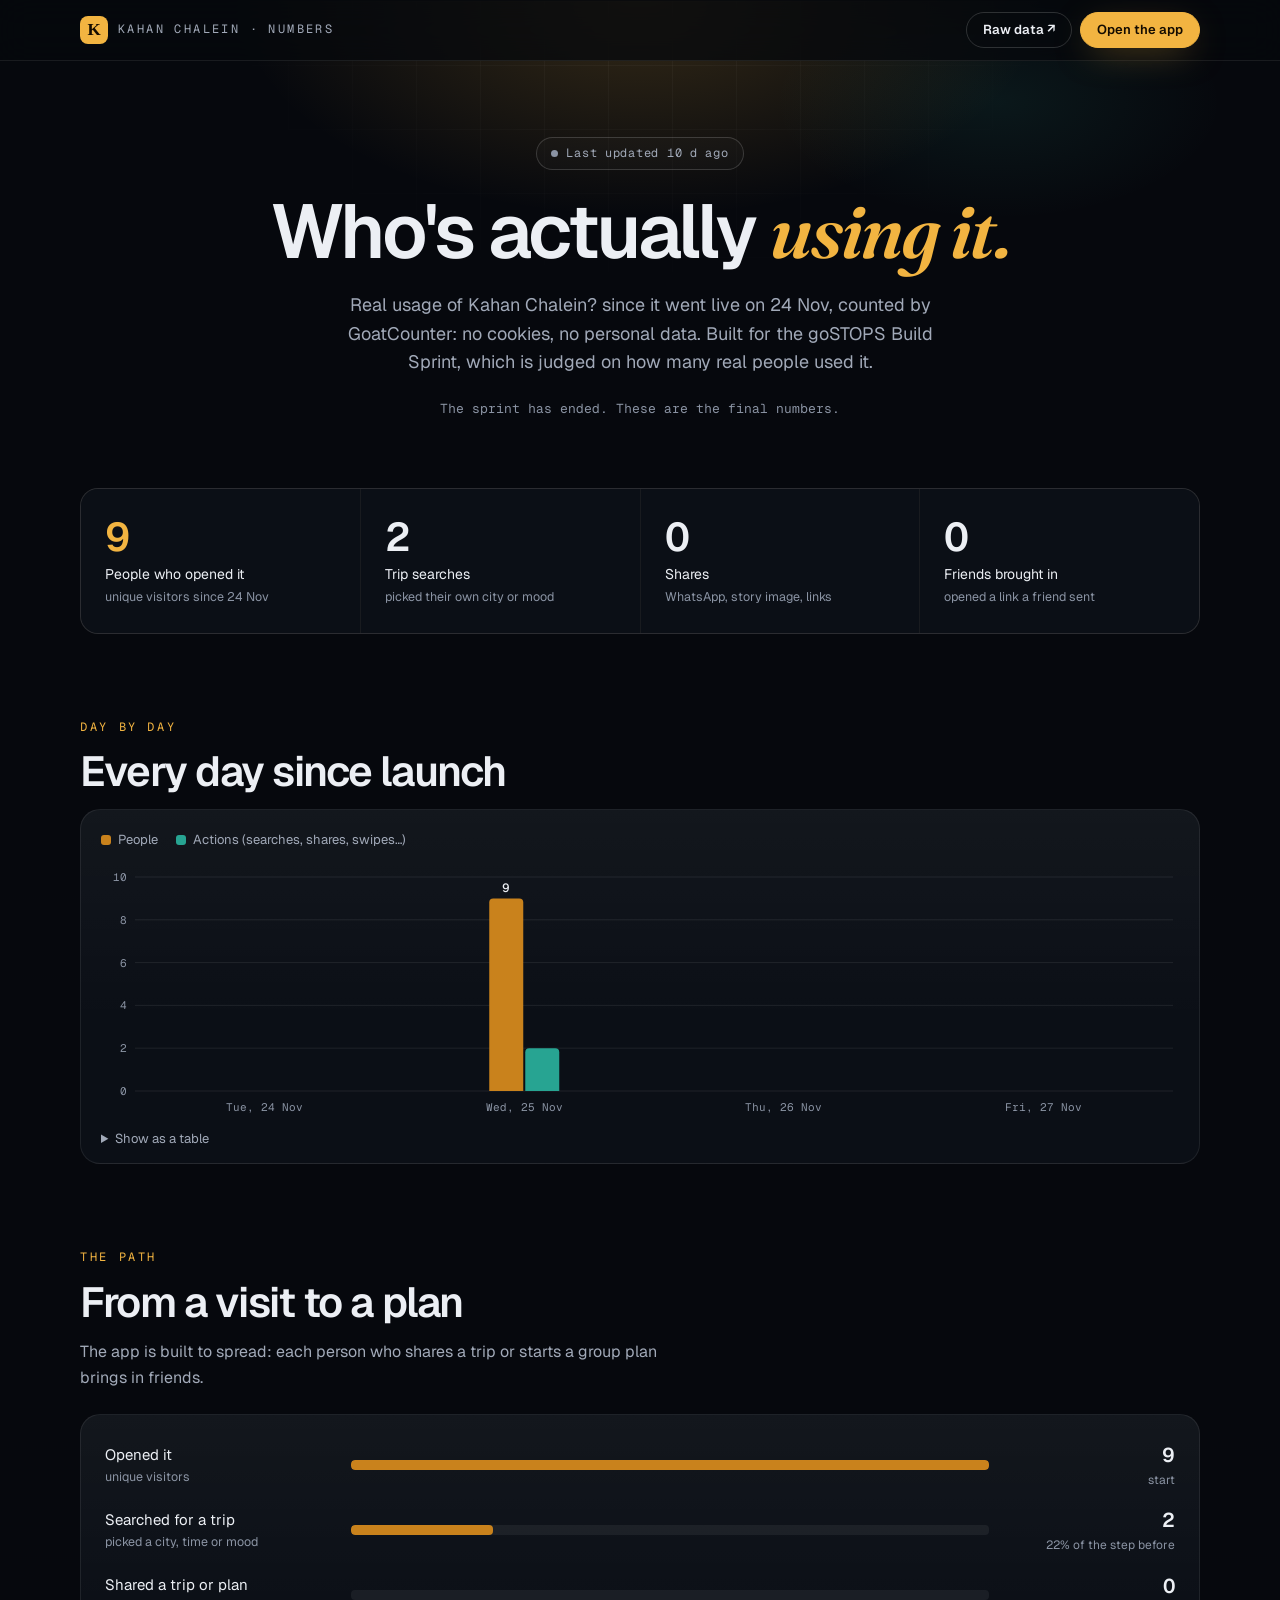
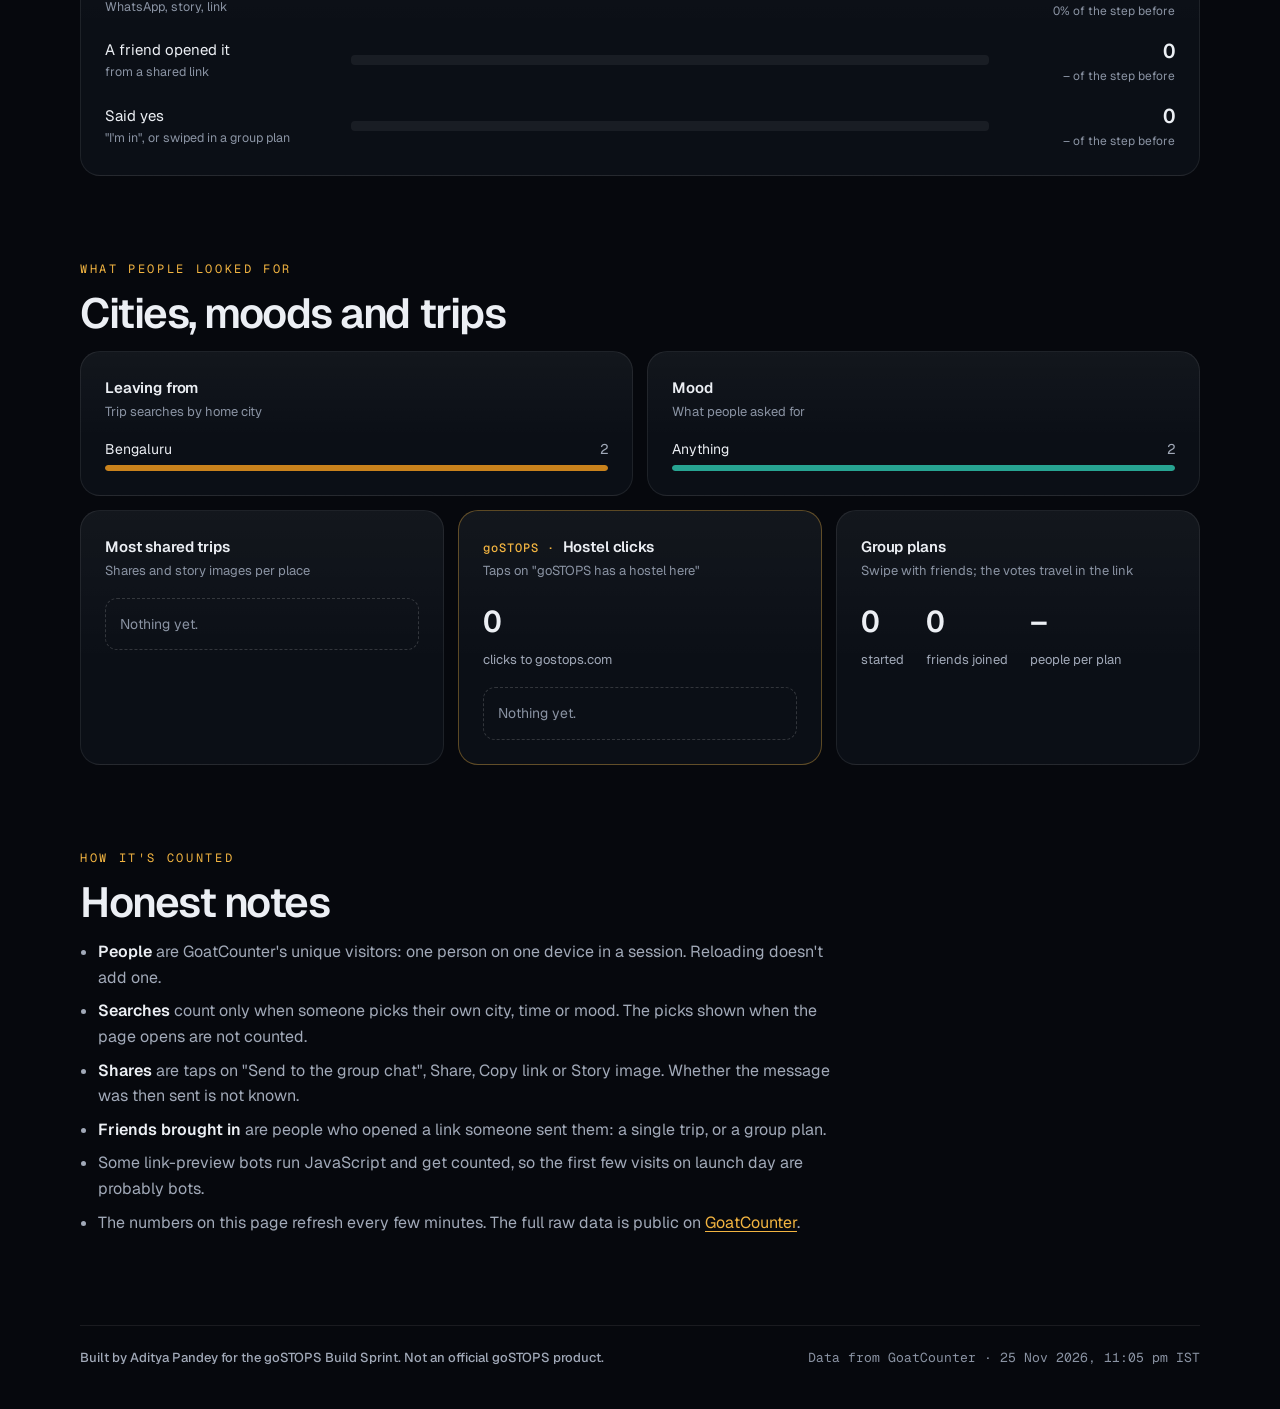
==== stats.html @ a396480b "Add a live numbers page" ====
<!doctype html>
<html lang="en">
<head>
<meta charset="utf-8">
<meta name="viewport" content="width=device-width, initial-scale=1">
<title>Kahan Chalein? · live numbers</title>
<meta name="description" content="How many real people used Kahan Chalein? during the goSTOPS Build Sprint, updated every few minutes.">
<meta name="theme-color" content="#06080d">
<meta name="color-scheme" content="dark">
<link rel="icon" href="data:image/svg+xml,%3Csvg xmlns='http://www.w3.org/2000/svg' viewBox='0 0 32 32'%3E%3Crect width='32' height='32' rx='8' fill='%23f2b441'/%3E%3Ctext x='16' y='23' font-size='19' text-anchor='middle' fill='%2306080d' font-family='Georgia' font-weight='bold'%3EK%3C/text%3E%3C/svg%3E">
<link rel="preconnect" href="https://fonts.googleapis.com">
<link rel="preconnect" href="https://fonts.gstatic.com" crossorigin>
<link href="https://fonts.googleapis.com/css2?family=Geist:wght@300;400;500;600;700&family=Geist+Mono:wght@400;500&family=Fraunces:ital,opsz,wght@1,9..144,600&display=swap" rel="stylesheet">
<link rel="stylesheet" href="stats.css">
<!-- No analytics on this page: people reading the numbers are not users of the app. -->
</head>
<body>
<nav class="nav">
  <div class="wrap nav-in">
    <a class="brand" href="./"><b>K</b><span>Kahan chalein · numbers</span></a>
    <div class="nav-cta">
      <a class="btn sm ghost" href="https://kahanchalein.goatcounter.com/" target="_blank" rel="noopener">Raw data ↗</a>
      <a class="btn sm primary" href="./">Open the app</a>
    </div>
  </div>
</nav>

<main>
  <header class="hero wrap">
    <p class="eyebrow"><i></i><span id="fresh">Loading the latest numbers…</span></p>
    <h1>Who's actually <em>using it.</em></h1>
    <p class="lede">Real usage of Kahan Chalein? since it went live on 24 Nov, counted by GoatCounter: no cookies, no personal data.
      Built for the goSTOPS Build Sprint, which is judged on how many real people used it.</p>
    <p class="clock mono" id="clock"></p>
  </header>

  <section class="wrap">
    <div class="stats" id="strip"></div>
  </section>

  <section class="wrap">
    <p class="kicker">Day by day</p>
    <h2>Every day since launch</h2>
    <div class="card chart-card">
      <div class="legend" id="legend"></div>
      <div class="chart" id="daily" role="img" aria-label="Visitors and actions per day"></div>
      <details class="table-view"><summary>Show as a table</summary><div id="daily-table"></div></details>
    </div>
  </section>

  <section class="wrap">
    <p class="kicker">The path</p>
    <h2>From a visit to a plan</h2>
    <p class="sub">The app is built to spread: each person who shares a trip or starts a group plan brings in friends.</p>
    <div class="card"><ol class="funnel" id="funnel"></ol></div>
  </section>

  <section class="wrap">
    <p class="kicker">What people looked for</p>
    <h2>Cities, moods and trips</h2>
    <div class="bento" id="bento"></div>
  </section>

  <section class="wrap notes">
    <p class="kicker">How it's counted</p>
    <h2>Honest notes</h2>
    <ul>
      <li><b>People</b> are GoatCounter's unique visitors: one person on one device in a session. Reloading doesn't add one.</li>
      <li><b>Searches</b> count only when someone picks their own city, time or mood. The picks shown when the page opens are not counted.</li>
      <li><b>Shares</b> are taps on "Send to the group chat", Share, Copy link or Story image. Whether the message was then sent is not known.</li>
      <li><b>Friends brought in</b> are people who opened a link someone sent them: a single trip, or a group plan.</li>
      <li>Some link-preview bots run JavaScript and get counted, so the first few visits on launch day are probably bots.</li>
      <li>The numbers on this page refresh every few minutes. The full raw data is public on <a href="https://kahanchalein.goatcounter.com/" target="_blank" rel="noopener">GoatCounter</a>.</li>
    </ul>
  </section>
</main>

<footer class="foot wrap">
  <p>Built by Aditya Pandey for the goSTOPS Build Sprint. Not an official goSTOPS product.</p>
  <p class="mono" id="updated"></p>
</footer>

<div class="tip" id="tip" role="status" hidden></div>
<script src="data.js"></script>
<script src="stats.js"></script>
</body>
</html>
---- stats.css ----
/* Live numbers page. Layout ideas from the Zenith site (black canvas, hairlines, bento cards, mono kickers);
   colours are Kahan Chalein's own: night-bus blue-black, a marigold sunrise and sea teal. */
:root {
  --bg: #06080d;
  --panel: #0b0f16;
  --raised: #111622;
  --line: rgba(255, 255, 255, 0.08);
  --line-strong: rgba(255, 255, 255, 0.16);
  --text: #eceff4;
  --dim: #a1a9b8;
  --faint: #8a93a3;
  --sun: #f2b441;            /* UI accent: buttons, highlights */
  --sun-dim: rgba(242, 180, 65, 0.12);
  --sun-on: #140c00;
  --sea: #3fd2bc;            /* live dot, secondary accent */
  --mark-1: #c9821c;         /* chart series 1 (validated on --panel) */
  --mark-2: #27a492;         /* chart series 2 */
  --track: rgba(255, 255, 255, 0.06);
  --ease: cubic-bezier(0.22, 1, 0.36, 1);
  --font: "Geist", ui-sans-serif, system-ui, -apple-system, "Segoe UI", sans-serif;
  --mono: "Geist Mono", ui-monospace, "SFMono-Regular", Menlo, monospace;
  color-scheme: dark;
}
* { box-sizing: border-box; margin: 0; }
html { -webkit-text-size-adjust: 100%; overflow-x: clip; }
body {
  background: var(--bg); color: var(--text); font-family: var(--font); font-size: 16px; line-height: 1.6;
  -webkit-font-smoothing: antialiased; overflow-x: clip;
}
a { color: inherit; text-decoration: none; }
.wrap { width: min(1120px, 100% - 32px); margin-inline: auto; }
.mono { font-family: var(--mono); }
:focus-visible { outline: 2px solid var(--sun); outline-offset: 3px; border-radius: 6px; }

/* nav */
.nav { position: sticky; top: 0; z-index: 20; backdrop-filter: blur(16px); -webkit-backdrop-filter: blur(16px);
  background: rgba(6, 8, 13, 0.75); border-bottom: 1px solid var(--line); }
.nav-in { display: flex; align-items: center; justify-content: space-between; gap: 12px; height: 60px; }
.brand { display: flex; align-items: center; gap: 10px; min-width: 0; }
.brand b { flex: none; width: 28px; height: 28px; border-radius: 8px; display: grid; place-items: center;
  background: var(--sun); color: var(--sun-on); font-family: Georgia, serif; font-size: 17px; }
.brand span { font-family: var(--mono); font-size: 12px; letter-spacing: 0.2em; text-transform: uppercase; color: var(--dim);
  white-space: nowrap; overflow: hidden; text-overflow: ellipsis; }
.nav-cta { display: flex; gap: 8px; flex: none; }
.btn { display: inline-flex; align-items: center; height: 36px; padding: 0 16px; border-radius: 999px; font-size: 13px; font-weight: 600;
  border: 1px solid var(--line-strong); transition: transform .3s var(--ease), background .2s, border-color .2s, box-shadow .3s; }
.btn.ghost:hover { border-color: rgba(255, 255, 255, 0.35); background: rgba(255, 255, 255, 0.04); }
.btn.primary { background: var(--sun); border-color: var(--sun); color: var(--sun-on); box-shadow: 0 10px 36px -12px rgba(242, 180, 65, 0.6); }
.btn.primary:hover { transform: translateY(-2px); box-shadow: 0 16px 44px -12px rgba(242, 180, 65, 0.75); }
@media (max-width: 560px) { .btn.ghost { display: none; } .brand span { letter-spacing: .14em; } }

/* hero */
.hero { position: relative; padding: 76px 0 8px; text-align: center; }
.hero::before { content: ""; position: absolute; inset: -60px calc(50% - 50vw) auto; height: 560px; z-index: -1;
  background: radial-gradient(ellipse 45% 55% at 50% 0%, rgba(242, 180, 65, 0.2), transparent 70%),
              radial-gradient(ellipse 25% 30% at 78% 18%, rgba(63, 210, 188, 0.08), transparent 70%); }
.hero::after { content: ""; position: absolute; inset: -60px calc(50% - 50vw) auto; height: 560px; z-index: -1; opacity: .55;
  background-image: linear-gradient(var(--line) 1px, transparent 1px), linear-gradient(90deg, var(--line) 1px, transparent 1px);
  background-size: 64px 64px; background-position: center top;
  mask-image: radial-gradient(ellipse 45% 70% at 50% 0%, #000, transparent 75%);
  -webkit-mask-image: radial-gradient(ellipse 45% 70% at 50% 0%, #000, transparent 75%); }
.eyebrow { display: inline-flex; align-items: center; gap: 8px; padding: 6px 14px; border-radius: 999px; border: 1px solid var(--line-strong);
  font-family: var(--mono); font-size: 12px; letter-spacing: .06em; color: var(--dim); background: rgba(255, 255, 255, 0.02); }
.eyebrow i { width: 7px; height: 7px; border-radius: 50%; background: var(--sea); box-shadow: 0 0 10px var(--sea); animation: pulse 2.4s ease-in-out infinite; }
.eyebrow.stale i { background: var(--faint); box-shadow: none; animation: none; }
@keyframes pulse { 50% { opacity: .35; } }
h1 { font-size: clamp(40px, 8vw, 76px); line-height: 1.02; letter-spacing: -0.04em; font-weight: 600; margin: 22px auto 20px; max-width: 16ch; }
h1 em { font-family: Fraunces, Georgia, serif; font-style: italic; font-weight: 600; letter-spacing: -0.02em; color: var(--sun); }
.lede { max-width: 620px; margin: 0 auto; color: var(--dim); font-size: clamp(16px, 2vw, 18px); }
.clock { margin-top: 22px; font-size: 13px; color: var(--faint); }
.clock b { color: var(--text); font-weight: 500; }

/* sections */
section { padding-top: 84px; }
.kicker { font-family: var(--mono); font-size: 12px; letter-spacing: .22em; text-transform: uppercase; color: var(--sun); }
h2 { font-size: clamp(28px, 4.4vw, 42px); line-height: 1.08; letter-spacing: -0.035em; font-weight: 600; margin: 12px 0 14px; }
.sub { color: var(--dim); max-width: 600px; margin-bottom: 24px; }

/* stat strip */
.stats { display: grid; grid-template-columns: repeat(4, 1fr); gap: 1px; margin-top: -24px; border: 1px solid var(--line);
  border-radius: 18px; overflow: hidden; background: var(--line); }
.stat { background: var(--panel); padding: 26px 24px; }
.stat b { display: block; font-size: 40px; line-height: 1.1; letter-spacing: -0.03em; font-weight: 600; font-variant-numeric: tabular-nums; }
.stat span { display: block; font-size: 14px; color: var(--text); margin-top: 4px; }
.stat small { display: block; font-size: 12.5px; color: var(--faint); margin-top: 2px; }
.stat.lead b { color: var(--sun); }
@media (max-width: 820px) { .stats { grid-template-columns: repeat(2, 1fr); } .stat { padding: 20px 16px; } .stat b { font-size: 30px; } }

/* cards */
.card { position: relative; border: 1px solid var(--line); border-radius: 20px; padding: 24px;
  background: linear-gradient(180deg, rgba(255, 255, 255, 0.03), transparent 60%), var(--panel); overflow: hidden;
  transition: border-color .3s, transform .4s var(--ease); }
.card::after { content: ""; position: absolute; inset: 0; pointer-events: none; opacity: 0; transition: opacity .4s;
  background: radial-gradient(380px circle at var(--mx, 50%) var(--my, 0%), rgba(242, 180, 65, 0.09), transparent 60%); }
.card:hover { border-color: var(--line-strong); }
.card:hover::after { opacity: 1; }
.card h3 { font-size: 15px; font-weight: 600; letter-spacing: -0.01em; }
.card .note { font-size: 13px; color: var(--faint); margin-top: 2px; }
.card.hl { border-color: rgba(242, 180, 65, 0.35); }
.card.hl h3::before { content: "goSTOPS · "; color: var(--sun); font-family: var(--mono); font-weight: 500; font-size: 12px; letter-spacing: .08em; }

/* daily chart */
.chart-card { padding: 20px 20px 14px; }
.legend { display: flex; gap: 18px; font-size: 13px; color: var(--dim); margin-bottom: 8px; }
.legend i { display: inline-block; width: 10px; height: 10px; border-radius: 3px; margin-right: 7px; vertical-align: -1px; }
.chart { position: relative; height: 260px; }
.chart svg { width: 100%; height: 100%; display: block; overflow: visible; }
.chart .grid line { stroke: var(--line); }
.chart .axis text { fill: var(--faint); font: 11px var(--mono); }
.chart .hit { fill: transparent; cursor: default; }
.chart .hit:hover, .chart .hit.on { fill: rgba(255, 255, 255, 0.035); }
.chart .val { fill: var(--text); font: 500 12px var(--font); }
.table-view { margin-top: 10px; font-size: 13px; color: var(--dim); }
.table-view summary { cursor: pointer; width: max-content; }
.table-view table { width: 100%; border-collapse: collapse; margin-top: 10px; font-variant-numeric: tabular-nums; }
.table-view th, .table-view td { text-align: left; padding: 6px 4px; border-bottom: 1px solid var(--line); }
.table-view th { color: var(--faint); font-weight: 500; }

/* funnel */
.funnel { list-style: none; padding: 0; display: grid; gap: 14px; }
.funnel li { display: grid; grid-template-columns: minmax(150px, 230px) 1fr 170px; gap: 16px; align-items: center; }
.funnel .lbl { font-size: 15px; }
.funnel .lbl small { display: block; color: var(--faint); font-size: 12.5px; }
.funnel .num { text-align: right; font-variant-numeric: tabular-nums; }
.funnel .num b { font-size: 20px; font-weight: 600; }
.funnel .num small { display: block; color: var(--faint); font-size: 12px; }
@media (max-width: 640px) {
  .funnel li { grid-template-columns: 1fr auto; gap: 6px 12px; }
  .funnel .bar { grid-column: 1 / -1; grid-row: 2; }
}

/* bars (shared) */
.bar { height: 10px; background: var(--track); border-radius: 4px; overflow: hidden; }
.bar i { display: block; height: 100%; min-width: 0; border-radius: 4px; background: var(--mark-1); transform-origin: left;
  animation: grow .9s var(--ease) both; }
.bar.sea i { background: var(--mark-2); }
@keyframes grow { from { transform: scaleX(0); } }
.rows { list-style: none; padding: 0; margin-top: 16px; display: grid; gap: 11px; }
.rows li { display: grid; grid-template-columns: 1fr auto; gap: 4px 12px; font-size: 14px; }
.rows li .bar { grid-column: 1 / -1; height: 6px; }
.rows .n { font-variant-numeric: tabular-nums; color: var(--dim); }
.empty { margin-top: 16px; font-size: 14px; color: var(--faint); border: 1px dashed var(--line-strong); border-radius: 12px; padding: 14px; }

/* bento */
.bento { display: grid; grid-template-columns: repeat(6, 1fr); gap: 14px; }
.s2 { grid-column: span 2; } .s3 { grid-column: span 3; }
@media (max-width: 900px) { .s2, .s3 { grid-column: span 3; } }
@media (max-width: 600px) { .s2, .s3 { grid-column: span 6; } }
.big { display: flex; gap: 22px; margin-top: 16px; flex-wrap: wrap; }
.big div b { display: block; font-size: 30px; font-weight: 600; letter-spacing: -0.03em; font-variant-numeric: tabular-nums; }
.big div span { font-size: 13px; color: var(--dim); }

/* notes, footer */
.notes ul { padding-left: 18px; color: var(--dim); display: grid; gap: 8px; max-width: 760px; }
.notes b { color: var(--text); font-weight: 600; }
.notes a { color: var(--sun); text-decoration: underline; text-underline-offset: 3px; }
.foot { margin-top: 90px; padding: 22px 0 40px; border-top: 1px solid var(--line); font-size: 13px; color: var(--faint); display: flex; justify-content: space-between; gap: 12px; flex-wrap: wrap; }
.foot p:first-child { color: var(--dim); font-weight: 500; }

/* tooltip */
.tip { position: fixed; z-index: 30; pointer-events: none; background: var(--raised); border: 1px solid var(--line-strong);
  border-radius: 10px; padding: 8px 11px; font-size: 13px; box-shadow: 0 12px 32px rgba(0, 0, 0, 0.5); min-width: 130px; }
.tip b { display: block; font-weight: 600; margin-bottom: 3px; }
.tip div { display: flex; justify-content: space-between; gap: 14px; color: var(--dim); }
.tip div span:last-child { color: var(--text); font-variant-numeric: tabular-nums; }
.tip i { display: inline-block; width: 8px; height: 8px; border-radius: 2px; margin-right: 6px; }

@media (prefers-reduced-motion: reduce) { .bar i, .eyebrow i { animation: none; } .card, .btn { transition: none; } }
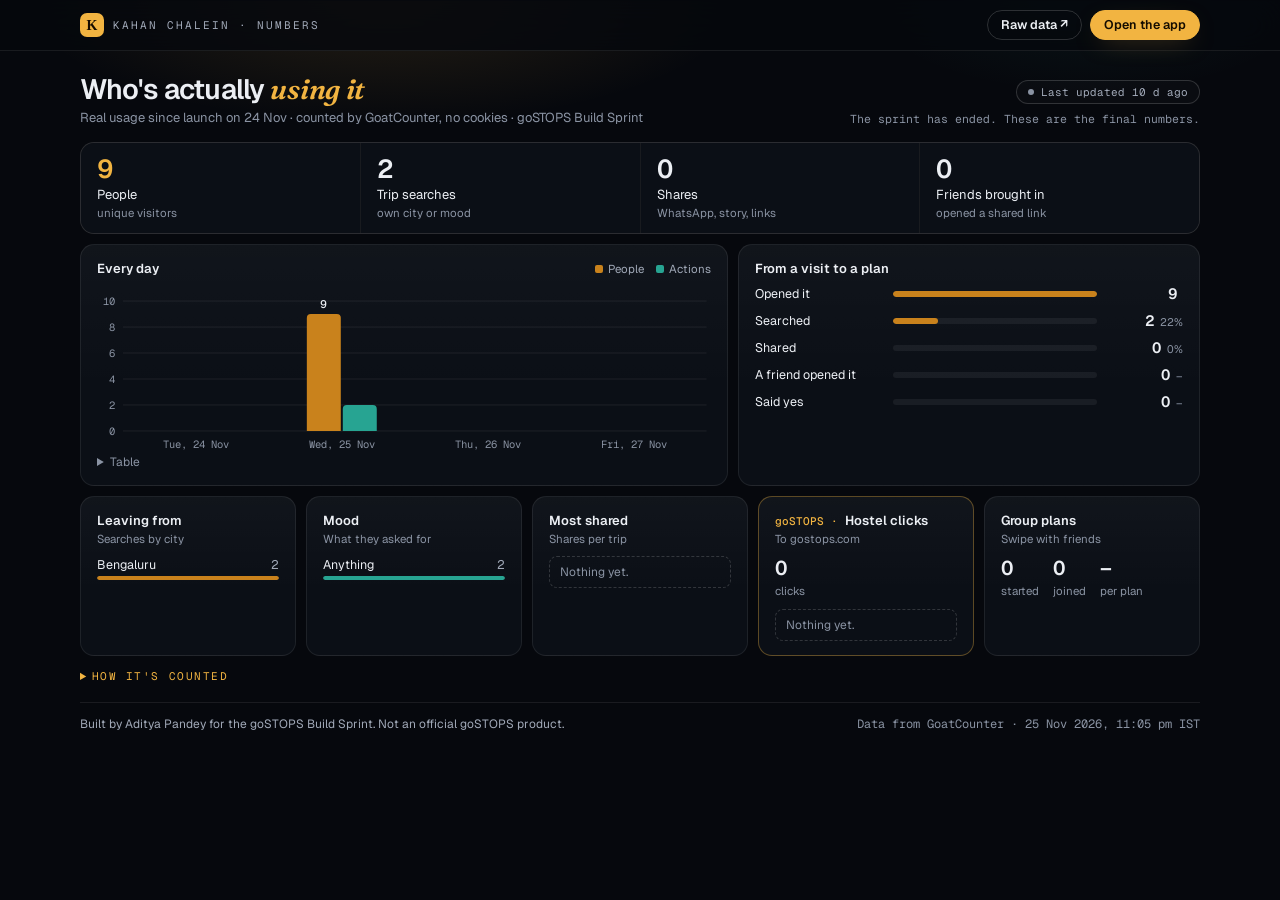
==== commit 948476a9: "Make the live numbers page compact: one screen" ====
--- a/stats.html
+++ b/stats.html
@@ -25,54 +25,45 @@
   </div>
 </nav>
 
-<main>
-  <header class="hero wrap">
-    <p class="eyebrow"><i></i><span id="fresh">Loading the latest numbers…</span></p>
-    <h1>Who's actually <em>using it.</em></h1>
-    <p class="lede">Real usage of Kahan Chalein? since it went live on 24 Nov, counted by GoatCounter: no cookies, no personal data.
-      Built for the goSTOPS Build Sprint, which is judged on how many real people used it.</p>
-    <p class="clock mono" id="clock"></p>
+<main class="wrap">
+  <header class="head">
+    <div>
+      <h1>Who's actually <em>using it</em></h1>
+      <p class="lede">Real usage since launch on 24 Nov · counted by GoatCounter, no cookies · goSTOPS Build Sprint</p>
+    </div>
+    <div class="head-r">
+      <p class="eyebrow"><i></i><span id="fresh">Loading…</span></p>
+      <p class="clock mono" id="clock"></p>
+    </div>
   </header>
 
-  <section class="wrap">
-    <div class="stats" id="strip"></div>
-  </section>
+  <div class="stats" id="strip"></div>
 
-  <section class="wrap">
-    <p class="kicker">Day by day</p>
-    <h2>Every day since launch</h2>
+  <div class="duo">
     <div class="card chart-card">
-      <div class="legend" id="legend"></div>
+      <div class="card-top"><h3>Every day</h3><div class="legend" id="legend"></div></div>
       <div class="chart" id="daily" role="img" aria-label="Visitors and actions per day"></div>
-      <details class="table-view"><summary>Show as a table</summary><div id="daily-table"></div></details>
+      <details class="table-view"><summary>Table</summary><div id="daily-table"></div></details>
     </div>
-  </section>
+    <div class="card">
+      <div class="card-top"><h3>From a visit to a plan</h3></div>
+      <ol class="funnel" id="funnel"></ol>
+    </div>
+  </div>
 
-  <section class="wrap">
-    <p class="kicker">The path</p>
-    <h2>From a visit to a plan</h2>
-    <p class="sub">The app is built to spread: each person who shares a trip or starts a group plan brings in friends.</p>
-    <div class="card"><ol class="funnel" id="funnel"></ol></div>
-  </section>
+  <div class="bento" id="bento"></div>
 
-  <section class="wrap">
-    <p class="kicker">What people looked for</p>
-    <h2>Cities, moods and trips</h2>
-    <div class="bento" id="bento"></div>
-  </section>
-
-  <section class="wrap notes">
-    <p class="kicker">How it's counted</p>
-    <h2>Honest notes</h2>
+  <details class="notes">
+    <summary>How it's counted</summary>
     <ul>
       <li><b>People</b> are GoatCounter's unique visitors: one person on one device in a session. Reloading doesn't add one.</li>
-      <li><b>Searches</b> count only when someone picks their own city, time or mood. The picks shown when the page opens are not counted.</li>
+      <li><b>Searches</b> count only when someone picks their own city, time or mood, not the picks shown when the page opens.</li>
       <li><b>Shares</b> are taps on "Send to the group chat", Share, Copy link or Story image. Whether the message was then sent is not known.</li>
       <li><b>Friends brought in</b> are people who opened a link someone sent them: a single trip, or a group plan.</li>
       <li>Some link-preview bots run JavaScript and get counted, so the first few visits on launch day are probably bots.</li>
-      <li>The numbers on this page refresh every few minutes. The full raw data is public on <a href="https://kahanchalein.goatcounter.com/" target="_blank" rel="noopener">GoatCounter</a>.</li>
+      <li>Refreshes every few minutes. Full raw data is public on <a href="https://kahanchalein.goatcounter.com/" target="_blank" rel="noopener">GoatCounter</a>.</li>
     </ul>
-  </section>
+  </details>
 </main>
 
 <footer class="foot wrap">
--- a/stats.css
+++ b/stats.css
@@ -1,5 +1,5 @@
-/* Live numbers page. Layout ideas from the Zenith site (black canvas, hairlines, bento cards, mono kickers);
-   colours are Kahan Chalein's own: night-bus blue-black, a marigold sunrise and sea teal. */
+/* Live numbers page: one compact screen. Layout ideas from the Zenith site (black canvas, hairlines, cards,
+   mono labels); colours are Kahan Chalein's own: night-bus blue-black, a marigold sunrise and sea teal. */
 :root {
   --bg: #06080d;
   --panel: #0b0f16;
@@ -9,10 +9,9 @@
   --text: #eceff4;
   --dim: #a1a9b8;
   --faint: #8a93a3;
-  --sun: #f2b441;            /* UI accent: buttons, highlights */
-  --sun-dim: rgba(242, 180, 65, 0.12);
+  --sun: #f2b441;            /* UI accent */
   --sun-on: #140c00;
-  --sea: #3fd2bc;            /* live dot, secondary accent */
+  --sea: #3fd2bc;            /* live dot */
   --mark-1: #c9821c;         /* chart series 1 (validated on --panel) */
   --mark-2: #27a492;         /* chart series 2 */
   --track: rgba(255, 255, 255, 0.06);
@@ -23,10 +22,8 @@
 }
 * { box-sizing: border-box; margin: 0; }
 html { -webkit-text-size-adjust: 100%; overflow-x: clip; }
-body {
-  background: var(--bg); color: var(--text); font-family: var(--font); font-size: 16px; line-height: 1.6;
-  -webkit-font-smoothing: antialiased; overflow-x: clip;
-}
+body { background: var(--bg); color: var(--text); font-family: var(--font); font-size: 14px; line-height: 1.5;
+  -webkit-font-smoothing: antialiased; overflow-x: clip; }
 a { color: inherit; text-decoration: none; }
 .wrap { width: min(1120px, 100% - 32px); margin-inline: auto; }
 .mono { font-family: var(--mono); }
@@ -34,134 +31,124 @@
 
 /* nav */
 .nav { position: sticky; top: 0; z-index: 20; backdrop-filter: blur(16px); -webkit-backdrop-filter: blur(16px);
-  background: rgba(6, 8, 13, 0.75); border-bottom: 1px solid var(--line); }
-.nav-in { display: flex; align-items: center; justify-content: space-between; gap: 12px; height: 60px; }
-.brand { display: flex; align-items: center; gap: 10px; min-width: 0; }
-.brand b { flex: none; width: 28px; height: 28px; border-radius: 8px; display: grid; place-items: center;
-  background: var(--sun); color: var(--sun-on); font-family: Georgia, serif; font-size: 17px; }
-.brand span { font-family: var(--mono); font-size: 12px; letter-spacing: 0.2em; text-transform: uppercase; color: var(--dim);
+  background: rgba(6, 8, 13, 0.8); border-bottom: 1px solid var(--line); }
+.nav-in { display: flex; align-items: center; justify-content: space-between; gap: 12px; height: 50px; }
+.brand { display: flex; align-items: center; gap: 9px; min-width: 0; }
+.brand b { flex: none; width: 24px; height: 24px; border-radius: 7px; display: grid; place-items: center;
+  background: var(--sun); color: var(--sun-on); font-family: Georgia, serif; font-size: 14px; }
+.brand span { font-family: var(--mono); font-size: 11px; letter-spacing: 0.18em; text-transform: uppercase; color: var(--dim);
   white-space: nowrap; overflow: hidden; text-overflow: ellipsis; }
 .nav-cta { display: flex; gap: 8px; flex: none; }
-.btn { display: inline-flex; align-items: center; height: 36px; padding: 0 16px; border-radius: 999px; font-size: 13px; font-weight: 600;
-  border: 1px solid var(--line-strong); transition: transform .3s var(--ease), background .2s, border-color .2s, box-shadow .3s; }
+.btn { display: inline-flex; align-items: center; height: 30px; padding: 0 13px; border-radius: 999px; font-size: 12.5px; font-weight: 600;
+  border: 1px solid var(--line-strong); transition: background .2s, border-color .2s, box-shadow .3s; }
 .btn.ghost:hover { border-color: rgba(255, 255, 255, 0.35); background: rgba(255, 255, 255, 0.04); }
-.btn.primary { background: var(--sun); border-color: var(--sun); color: var(--sun-on); box-shadow: 0 10px 36px -12px rgba(242, 180, 65, 0.6); }
-.btn.primary:hover { transform: translateY(-2px); box-shadow: 0 16px 44px -12px rgba(242, 180, 65, 0.75); }
-@media (max-width: 560px) { .btn.ghost { display: none; } .brand span { letter-spacing: .14em; } }
+.btn.primary { background: var(--sun); border-color: var(--sun); color: var(--sun-on); box-shadow: 0 8px 26px -12px rgba(242, 180, 65, 0.6); }
+@media (max-width: 560px) { .btn.ghost { display: none; } }
 
-/* hero */
-.hero { position: relative; padding: 76px 0 8px; text-align: center; }
-.hero::before { content: ""; position: absolute; inset: -60px calc(50% - 50vw) auto; height: 560px; z-index: -1;
-  background: radial-gradient(ellipse 45% 55% at 50% 0%, rgba(242, 180, 65, 0.2), transparent 70%),
-              radial-gradient(ellipse 25% 30% at 78% 18%, rgba(63, 210, 188, 0.08), transparent 70%); }
-.hero::after { content: ""; position: absolute; inset: -60px calc(50% - 50vw) auto; height: 560px; z-index: -1; opacity: .55;
-  background-image: linear-gradient(var(--line) 1px, transparent 1px), linear-gradient(90deg, var(--line) 1px, transparent 1px);
-  background-size: 64px 64px; background-position: center top;
-  mask-image: radial-gradient(ellipse 45% 70% at 50% 0%, #000, transparent 75%);
-  -webkit-mask-image: radial-gradient(ellipse 45% 70% at 50% 0%, #000, transparent 75%); }
-.eyebrow { display: inline-flex; align-items: center; gap: 8px; padding: 6px 14px; border-radius: 999px; border: 1px solid var(--line-strong);
-  font-family: var(--mono); font-size: 12px; letter-spacing: .06em; color: var(--dim); background: rgba(255, 255, 255, 0.02); }
-.eyebrow i { width: 7px; height: 7px; border-radius: 50%; background: var(--sea); box-shadow: 0 0 10px var(--sea); animation: pulse 2.4s ease-in-out infinite; }
+/* header: a soft glow, like Zenith's hero, but one line tall */
+.head { position: relative; display: flex; justify-content: space-between; align-items: flex-end; gap: 12px 24px; flex-wrap: wrap; padding: 22px 0 14px; }
+.head::before { content: ""; position: absolute; inset: -50px calc(50% - 50vw) auto; height: 220px; z-index: -1;
+  background: radial-gradient(ellipse 40% 80% at 30% 0%, rgba(242, 180, 65, 0.13), transparent 70%),
+              radial-gradient(ellipse 25% 60% at 85% 0%, rgba(63, 210, 188, 0.06), transparent 70%); }
+h1 { font-size: clamp(22px, 3.4vw, 28px); line-height: 1.15; letter-spacing: -0.03em; font-weight: 600; }
+h1 em { font-family: Fraunces, Georgia, serif; font-style: italic; font-weight: 600; letter-spacing: -0.01em; color: var(--sun); }
+.lede { color: var(--faint); font-size: 13px; margin-top: 3px; }
+.head-r { display: flex; flex-direction: column; align-items: flex-end; gap: 6px; }
+@media (max-width: 640px) { .head-r { align-items: flex-start; } }
+.eyebrow { display: inline-flex; align-items: center; gap: 7px; padding: 3px 11px; border-radius: 999px; border: 1px solid var(--line-strong);
+  font-family: var(--mono); font-size: 11px; color: var(--dim); background: rgba(255, 255, 255, 0.02); }
+.eyebrow i { width: 6px; height: 6px; border-radius: 50%; background: var(--sea); box-shadow: 0 0 8px var(--sea); animation: pulse 2.4s ease-in-out infinite; }
 .eyebrow.stale i { background: var(--faint); box-shadow: none; animation: none; }
 @keyframes pulse { 50% { opacity: .35; } }
-h1 { font-size: clamp(40px, 8vw, 76px); line-height: 1.02; letter-spacing: -0.04em; font-weight: 600; margin: 22px auto 20px; max-width: 16ch; }
-h1 em { font-family: Fraunces, Georgia, serif; font-style: italic; font-weight: 600; letter-spacing: -0.02em; color: var(--sun); }
-.lede { max-width: 620px; margin: 0 auto; color: var(--dim); font-size: clamp(16px, 2vw, 18px); }
-.clock { margin-top: 22px; font-size: 13px; color: var(--faint); }
+.clock { font-size: 11.5px; color: var(--faint); }
 .clock b { color: var(--text); font-weight: 500; }
 
-/* sections */
-section { padding-top: 84px; }
-.kicker { font-family: var(--mono); font-size: 12px; letter-spacing: .22em; text-transform: uppercase; color: var(--sun); }
-h2 { font-size: clamp(28px, 4.4vw, 42px); line-height: 1.08; letter-spacing: -0.035em; font-weight: 600; margin: 12px 0 14px; }
-.sub { color: var(--dim); max-width: 600px; margin-bottom: 24px; }
-
 /* stat strip */
-.stats { display: grid; grid-template-columns: repeat(4, 1fr); gap: 1px; margin-top: -24px; border: 1px solid var(--line);
-  border-radius: 18px; overflow: hidden; background: var(--line); }
-.stat { background: var(--panel); padding: 26px 24px; }
-.stat b { display: block; font-size: 40px; line-height: 1.1; letter-spacing: -0.03em; font-weight: 600; font-variant-numeric: tabular-nums; }
-.stat span { display: block; font-size: 14px; color: var(--text); margin-top: 4px; }
-.stat small { display: block; font-size: 12.5px; color: var(--faint); margin-top: 2px; }
+.stats { display: grid; grid-template-columns: repeat(4, 1fr); gap: 1px; border: 1px solid var(--line);
+  border-radius: 14px; overflow: hidden; background: var(--line); }
+.stat { background: var(--panel); padding: 12px 16px; }
+.stat b { display: block; font-size: 26px; line-height: 1.15; letter-spacing: -0.03em; font-weight: 600; font-variant-numeric: tabular-nums; }
+.stat span { display: block; font-size: 13px; }
+.stat small { display: block; font-size: 11.5px; color: var(--faint); }
 .stat.lead b { color: var(--sun); }
-@media (max-width: 820px) { .stats { grid-template-columns: repeat(2, 1fr); } .stat { padding: 20px 16px; } .stat b { font-size: 30px; } }
+@media (max-width: 720px) { .stats { grid-template-columns: repeat(2, 1fr); } }
 
 /* cards */
-.card { position: relative; border: 1px solid var(--line); border-radius: 20px; padding: 24px;
-  background: linear-gradient(180deg, rgba(255, 255, 255, 0.03), transparent 60%), var(--panel); overflow: hidden;
-  transition: border-color .3s, transform .4s var(--ease); }
+.card { position: relative; border: 1px solid var(--line); border-radius: 14px; padding: 14px 16px;
+  background: linear-gradient(180deg, rgba(255, 255, 255, 0.025), transparent 60%), var(--panel); overflow: hidden; transition: border-color .3s; }
 .card::after { content: ""; position: absolute; inset: 0; pointer-events: none; opacity: 0; transition: opacity .4s;
-  background: radial-gradient(380px circle at var(--mx, 50%) var(--my, 0%), rgba(242, 180, 65, 0.09), transparent 60%); }
+  background: radial-gradient(260px circle at var(--mx, 50%) var(--my, 0%), rgba(242, 180, 65, 0.08), transparent 60%); }
 .card:hover { border-color: var(--line-strong); }
 .card:hover::after { opacity: 1; }
-.card h3 { font-size: 15px; font-weight: 600; letter-spacing: -0.01em; }
-.card .note { font-size: 13px; color: var(--faint); margin-top: 2px; }
+.card h3 { font-size: 13px; font-weight: 600; }
+.card .note { font-size: 11.5px; color: var(--faint); }
 .card.hl { border-color: rgba(242, 180, 65, 0.35); }
-.card.hl h3::before { content: "goSTOPS · "; color: var(--sun); font-family: var(--mono); font-weight: 500; font-size: 12px; letter-spacing: .08em; }
+.card.hl h3::before { content: "goSTOPS · "; color: var(--sun); font-family: var(--mono); font-weight: 500; font-size: 11px; }
+.card-top { display: flex; justify-content: space-between; align-items: baseline; gap: 10px; flex-wrap: wrap; margin-bottom: 6px; }
+
+.duo { display: grid; grid-template-columns: 7fr 5fr; gap: 10px; margin-top: 10px; }
+@media (max-width: 820px) { .duo { grid-template-columns: 1fr; } }
 
 /* daily chart */
-.chart-card { padding: 20px 20px 14px; }
-.legend { display: flex; gap: 18px; font-size: 13px; color: var(--dim); margin-bottom: 8px; }
-.legend i { display: inline-block; width: 10px; height: 10px; border-radius: 3px; margin-right: 7px; vertical-align: -1px; }
-.chart { position: relative; height: 260px; }
+.legend { display: flex; gap: 12px; font-size: 11.5px; color: var(--dim); }
+.legend i { display: inline-block; width: 8px; height: 8px; border-radius: 2px; margin-right: 5px; }
+.chart { position: relative; height: 168px; }
 .chart svg { width: 100%; height: 100%; display: block; overflow: visible; }
 .chart .grid line { stroke: var(--line); }
-.chart .axis text { fill: var(--faint); font: 11px var(--mono); }
-.chart .hit { fill: transparent; cursor: default; }
-.chart .hit:hover, .chart .hit.on { fill: rgba(255, 255, 255, 0.035); }
-.chart .val { fill: var(--text); font: 500 12px var(--font); }
-.table-view { margin-top: 10px; font-size: 13px; color: var(--dim); }
+.chart .axis text { fill: var(--faint); font: 10.5px var(--mono); }
+.chart .hit { fill: transparent; }
+.chart .hit:hover { fill: rgba(255, 255, 255, 0.035); }
+.chart .val { fill: var(--text); font: 500 11px var(--font); }
+.table-view { font-size: 12px; color: var(--faint); }
 .table-view summary { cursor: pointer; width: max-content; }
-.table-view table { width: 100%; border-collapse: collapse; margin-top: 10px; font-variant-numeric: tabular-nums; }
-.table-view th, .table-view td { text-align: left; padding: 6px 4px; border-bottom: 1px solid var(--line); }
-.table-view th { color: var(--faint); font-weight: 500; }
+.table-view table { width: 100%; border-collapse: collapse; margin-top: 6px; font-variant-numeric: tabular-nums; }
+.table-view th, .table-view td { text-align: left; padding: 4px; border-bottom: 1px solid var(--line); }
+.table-view th { font-weight: 500; }
 
 /* funnel */
-.funnel { list-style: none; padding: 0; display: grid; gap: 14px; }
-.funnel li { display: grid; grid-template-columns: minmax(150px, 230px) 1fr 170px; gap: 16px; align-items: center; }
-.funnel .lbl { font-size: 15px; }
-.funnel .lbl small { display: block; color: var(--faint); font-size: 12.5px; }
-.funnel .num { text-align: right; font-variant-numeric: tabular-nums; }
-.funnel .num b { font-size: 20px; font-weight: 600; }
-.funnel .num small { display: block; color: var(--faint); font-size: 12px; }
-@media (max-width: 640px) {
-  .funnel li { grid-template-columns: 1fr auto; gap: 6px 12px; }
-  .funnel .bar { grid-column: 1 / -1; grid-row: 2; }
-}
+.funnel { list-style: none; padding: 0; display: grid; gap: 9px; }
+.funnel li { display: grid; grid-template-columns: 128px 1fr 76px; gap: 10px; align-items: center; }
+.funnel .lbl { font-size: 12.5px; line-height: 1.3; }
+.funnel .lbl small { display: block; color: var(--faint); font-size: 11px; }
+.funnel .num { text-align: right; font-variant-numeric: tabular-nums; line-height: 1.2; }
+.funnel .num b { font-size: 15px; font-weight: 600; }
+.funnel .num small { color: var(--faint); font-size: 11px; margin-left: 6px; }
+.funnel .num { white-space: nowrap; }
 
-/* bars (shared) */
-.bar { height: 10px; background: var(--track); border-radius: 4px; overflow: hidden; }
-.bar i { display: block; height: 100%; min-width: 0; border-radius: 4px; background: var(--mark-1); transform-origin: left;
-  animation: grow .9s var(--ease) both; }
+/* bars */
+.bar { height: 6px; background: var(--track); border-radius: 3px; overflow: hidden; }
+.bar i { display: block; height: 100%; border-radius: 3px; background: var(--mark-1); transform-origin: left; animation: grow .9s var(--ease) both; }
 .bar.sea i { background: var(--mark-2); }
 @keyframes grow { from { transform: scaleX(0); } }
-.rows { list-style: none; padding: 0; margin-top: 16px; display: grid; gap: 11px; }
-.rows li { display: grid; grid-template-columns: 1fr auto; gap: 4px 12px; font-size: 14px; }
-.rows li .bar { grid-column: 1 / -1; height: 6px; }
+.rows { list-style: none; padding: 0; margin-top: 8px; display: grid; gap: 6px; }
+.rows li { display: grid; grid-template-columns: 1fr auto; gap: 2px 10px; font-size: 12.5px; }
+.rows li .bar { grid-column: 1 / -1; height: 4px; }
 .rows .n { font-variant-numeric: tabular-nums; color: var(--dim); }
-.empty { margin-top: 16px; font-size: 14px; color: var(--faint); border: 1px dashed var(--line-strong); border-radius: 12px; padding: 14px; }
+.empty { margin-top: 8px; font-size: 12px; color: var(--faint); border: 1px dashed var(--line-strong); border-radius: 8px; padding: 6px 10px; }
 
-/* bento */
-.bento { display: grid; grid-template-columns: repeat(6, 1fr); gap: 14px; }
-.s2 { grid-column: span 2; } .s3 { grid-column: span 3; }
-@media (max-width: 900px) { .s2, .s3 { grid-column: span 3; } }
-@media (max-width: 600px) { .s2, .s3 { grid-column: span 6; } }
-.big { display: flex; gap: 22px; margin-top: 16px; flex-wrap: wrap; }
-.big div b { display: block; font-size: 30px; font-weight: 600; letter-spacing: -0.03em; font-variant-numeric: tabular-nums; }
-.big div span { font-size: 13px; color: var(--dim); }
+/* bento: five small cards in one row */
+.bento { display: grid; grid-template-columns: repeat(5, 1fr); gap: 10px; margin-top: 10px; }
+@media (max-width: 980px) { .bento { grid-template-columns: repeat(3, 1fr); } }
+@media (max-width: 640px) { .bento { grid-template-columns: 1fr 1fr; } }
+@media (max-width: 400px) { .bento { grid-template-columns: 1fr; } }
+.big { display: flex; gap: 14px; margin-top: 8px; flex-wrap: wrap; }
+.big div b { display: block; font-size: 20px; font-weight: 600; letter-spacing: -0.02em; font-variant-numeric: tabular-nums; line-height: 1.2; }
+.big div span { font-size: 11.5px; color: var(--faint); }
 
 /* notes, footer */
-.notes ul { padding-left: 18px; color: var(--dim); display: grid; gap: 8px; max-width: 760px; }
+.notes { margin-top: 12px; font-size: 13px; color: var(--dim); }
+.notes summary { cursor: pointer; width: max-content; font-family: var(--mono); font-size: 11px; letter-spacing: .14em; text-transform: uppercase; color: var(--sun); }
+.notes ul { padding: 8px 0 0 18px; display: grid; gap: 4px; max-width: 820px; }
 .notes b { color: var(--text); font-weight: 600; }
 .notes a { color: var(--sun); text-decoration: underline; text-underline-offset: 3px; }
-.foot { margin-top: 90px; padding: 22px 0 40px; border-top: 1px solid var(--line); font-size: 13px; color: var(--faint); display: flex; justify-content: space-between; gap: 12px; flex-wrap: wrap; }
-.foot p:first-child { color: var(--dim); font-weight: 500; }
+.foot { margin-top: 18px; padding: 12px 0 24px; border-top: 1px solid var(--line); font-size: 12px; color: var(--faint); display: flex; justify-content: space-between; gap: 8px; flex-wrap: wrap; }
+.foot p:first-child { color: var(--dim); }
 
 /* tooltip */
 .tip { position: fixed; z-index: 30; pointer-events: none; background: var(--raised); border: 1px solid var(--line-strong);
-  border-radius: 10px; padding: 8px 11px; font-size: 13px; box-shadow: 0 12px 32px rgba(0, 0, 0, 0.5); min-width: 130px; }
-.tip b { display: block; font-weight: 600; margin-bottom: 3px; }
-.tip div { display: flex; justify-content: space-between; gap: 14px; color: var(--dim); }
+  border-radius: 8px; padding: 7px 10px; font-size: 12px; box-shadow: 0 12px 32px rgba(0, 0, 0, 0.5); min-width: 120px; }
+.tip b { display: block; font-weight: 600; margin-bottom: 2px; }
+.tip div { display: flex; justify-content: space-between; gap: 12px; color: var(--dim); }
 .tip div span:last-child { color: var(--text); font-variant-numeric: tabular-nums; }
 .tip i { display: inline-block; width: 8px; height: 8px; border-radius: 2px; margin-right: 6px; }
 
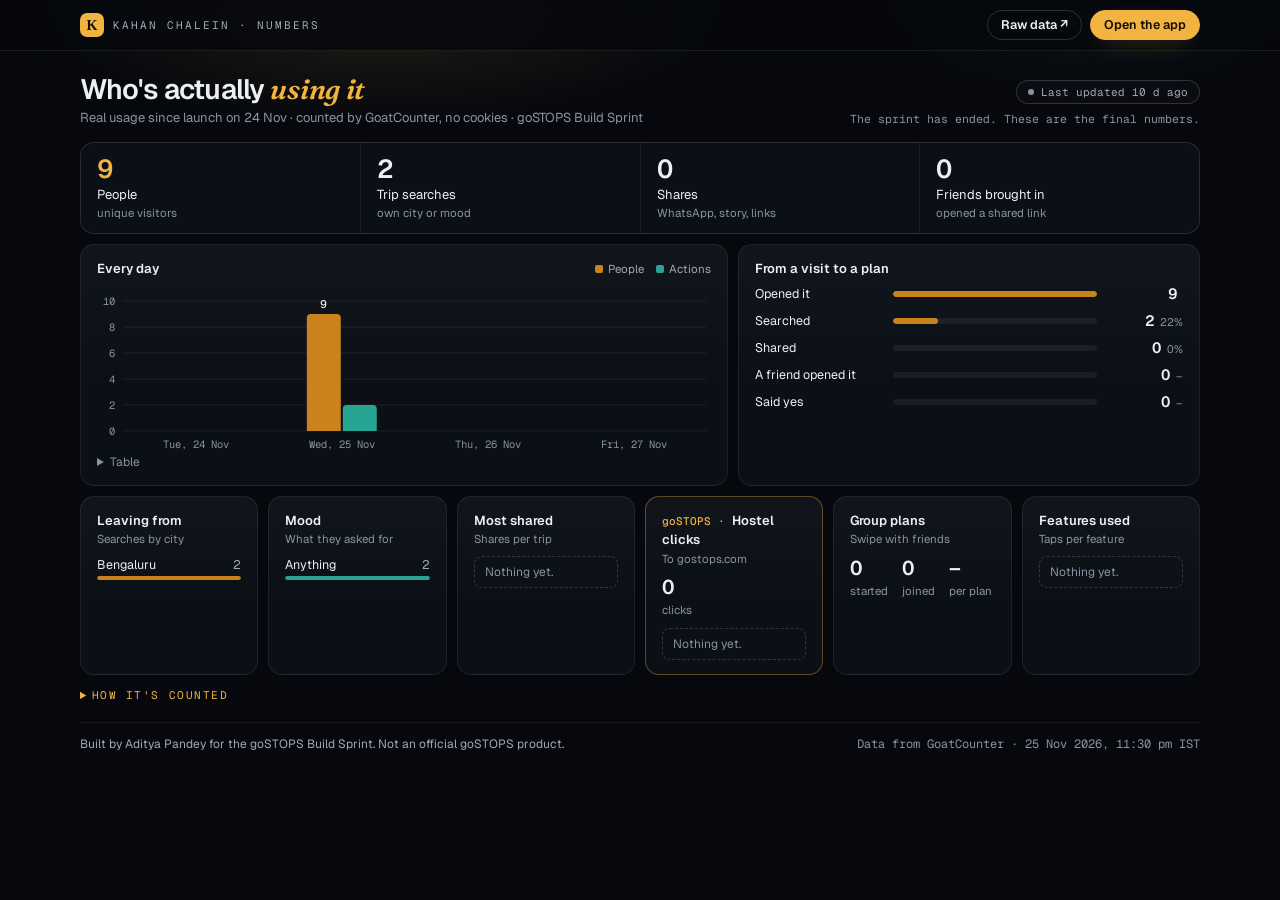
==== commit b022781e: "Add best bets, cost split, surprise me, near me, bed prices, group result image and calendar" ====
--- a/stats.html
+++ b/stats.html
@@ -58,8 +58,8 @@
     <ul>
       <li><b>People</b> are GoatCounter's unique visitors: one person on one device in a session. Reloading doesn't add one.</li>
       <li><b>Searches</b> count only when someone picks their own city, time or mood, not the picks shown when the page opens.</li>
-      <li><b>Shares</b> are taps on "Send to the group chat", Share, Copy link or Story image. Whether the message was then sent is not known.</li>
-      <li><b>Friends brought in</b> are people who opened a link someone sent them: a single trip, or a group plan.</li>
+      <li><b>Shares</b> are taps on "Send to the group chat", Share, Copy link, Story image, Result image, "Send these to the group" (best bets) or "Send the split". Whether the message was then sent is not known.</li>
+      <li><b>Friends brought in</b> are people who opened a link someone sent them: a single trip, a group plan, or this weekend's best bets.</li>
       <li>Some link-preview bots run JavaScript and get counted, so the first few visits on launch day are probably bots.</li>
       <li>Refreshes every few minutes. Full raw data is public on <a href="https://kahanchalein.goatcounter.com/" target="_blank" rel="noopener">GoatCounter</a>.</li>
     </ul>
--- a/stats.css
+++ b/stats.css
@@ -126,8 +126,8 @@
 .rows .n { font-variant-numeric: tabular-nums; color: var(--dim); }
 .empty { margin-top: 8px; font-size: 12px; color: var(--faint); border: 1px dashed var(--line-strong); border-radius: 8px; padding: 6px 10px; }
 
-/* bento: five small cards in one row */
-.bento { display: grid; grid-template-columns: repeat(5, 1fr); gap: 10px; margin-top: 10px; }
+/* bento: six small cards in one row */
+.bento { display: grid; grid-template-columns: repeat(6, 1fr); gap: 10px; margin-top: 10px; }
 @media (max-width: 980px) { .bento { grid-template-columns: repeat(3, 1fr); } }
 @media (max-width: 640px) { .bento { grid-template-columns: 1fr 1fr; } }
 @media (max-width: 400px) { .bento { grid-template-columns: 1fr; } }
